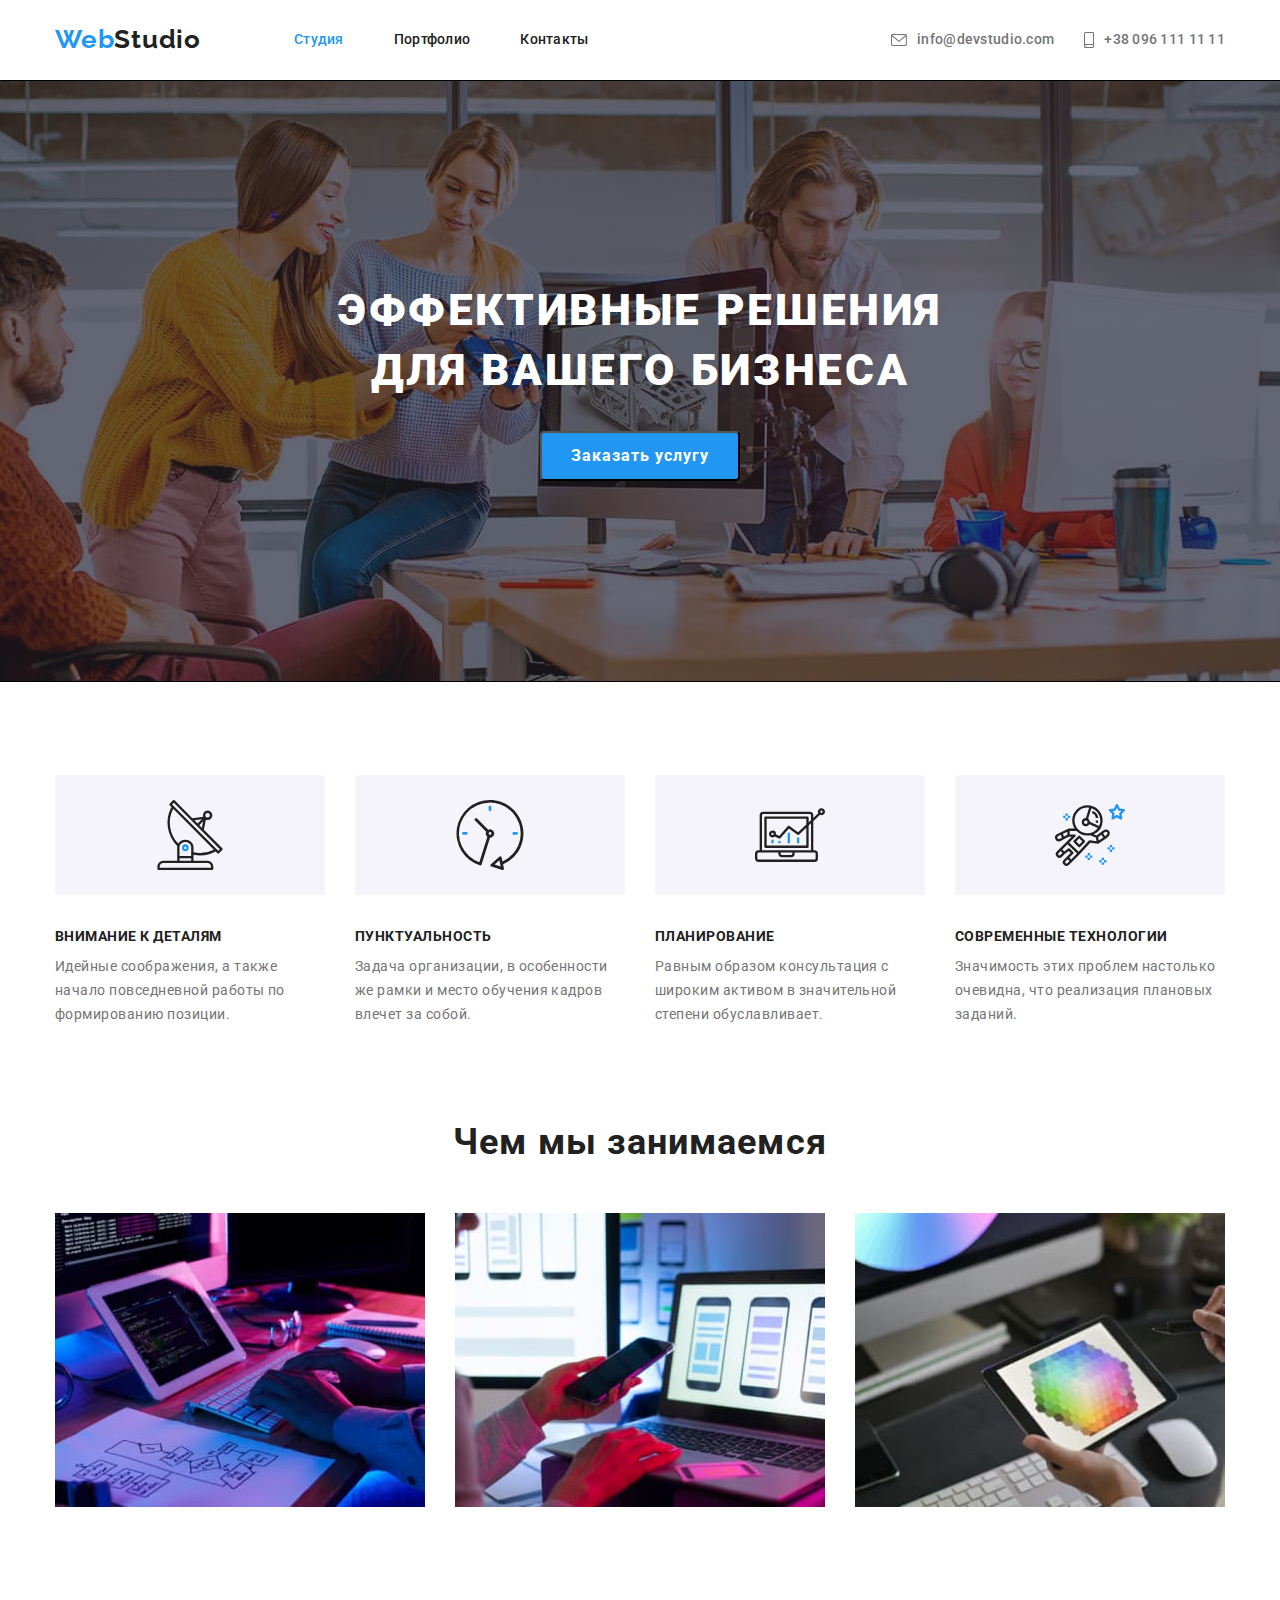
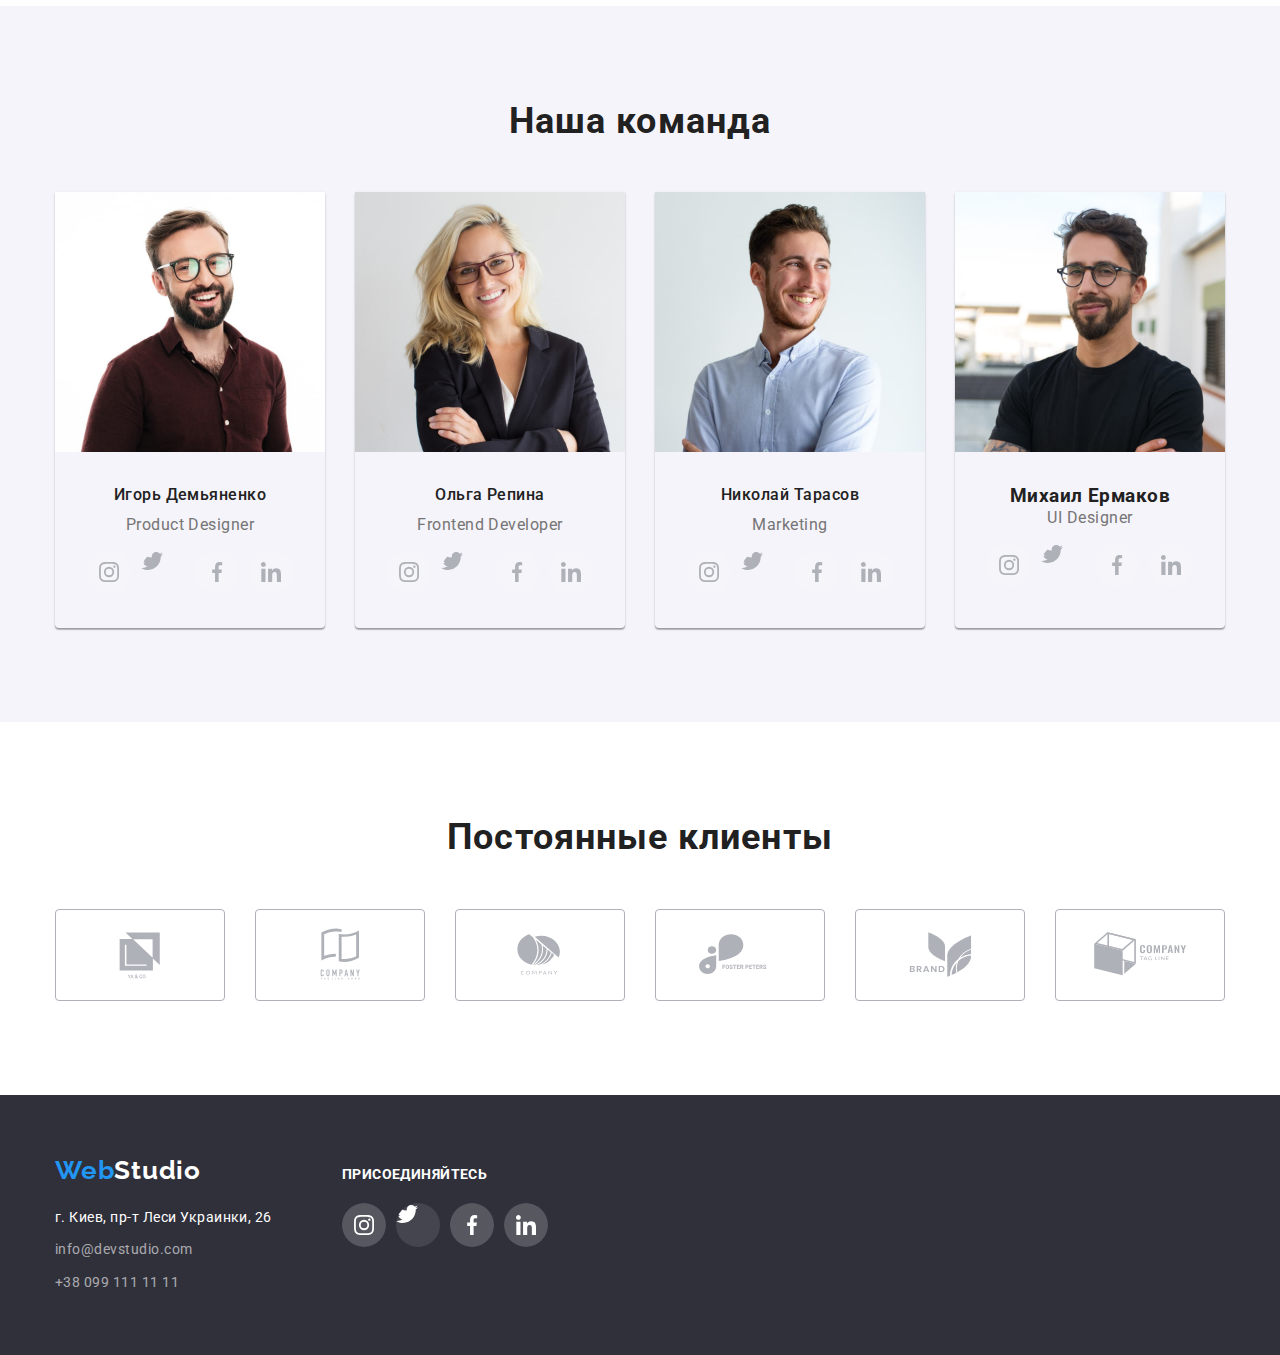
==== index.html @ eca7c035 "add sprites and shadows" ====
<!DOCTYPE html>
<html lang="ru">
<head>
    <meta charset="UTF-8">
    <meta http-equiv="X-UA-Compatible" content="IE=edge">
    <meta name="viewport" content="width=device-width, initial-scale=1.0">
    <title>WebStudio</title>
    <link rel="preconnect" href="https://fonts.googleapis.com">
    <link rel="preconnect" href="https://fonts.gstatic.com" crossorigin>
    <link
    href="https://fonts.googleapis.com/css2?family=IBM+Plex+Sans+Arabic:wght@100&family=Raleway:wght@700&family=Roboto:wght@400;500;700;900&display=swap"
    rel="stylesheet">
    <link rel="stylesheet" href="https://cdnjs.cloudflare.com/ajax/libs/modern-normalize/1.0.0/modern-normalize.min.css"/>
    <link rel="stylesheet" href="./css/styles.css">
</head>
<body>
<header>
    <div class="container main-nav">
    <nav class="nav">
        <div class="main-logo">
        <a href="/" class="logo"> Web<span class="header-logo-text-color">Studio</span></a>
        </div>
        <ul class="nav-links list">
            <li class="item"><a href="./index.html" class="nav-link current">Студия</a></li>
            <li class="item"><a href="./portfolio.html" class="nav-link">Портфолио</a></li>
            <li class="item"><a href="" class="nav-link">Контакты</a></li>
        </ul>
    </nav>
    <ul class="header-contacts list">
        <li class="item mail-item"><a href="mailto:info@devstudio.com" class="header-tel-mail"><svg class="mail-icon">
                    <use href="./images/icons.svg#icon-envelope">
                    </use>
                </svg>
                info@devstudio.com</a></li>
        <li class="item"><a href="tel:+380961111111" class="header-tel-mail">
             <svg class="phone-icon">
                    <use href="./images/icons.svg#icon-smartphone">
                    </use>
                </svg>
                +38 096 111 11 11</a>
        </li>
    </ul>
    </div>
</header>
<main>
    <section class="hero overlay">
        <div class="container">
        <h1 class="hero-title">Эффективные решения для вашего бизнеса </h1>
        <button type="button" class="order-button">Заказать услугу</button>
        </div>
    </section>
    <section class="mission-points-section">
        <div class="container">
        <h2 class="section-title visually-hidden">Миссия фирмы</h2>
        <ul class="mission-points-list list">
            <li class="mission-points-item"> 
                <svg class="mission-icons">
                    <use href="./images/icons.svg#icon-mission-point-img1">
                    </use>
                </svg>
                <h3 class="mission-point-title">Внимание к деталям</h3> 
                <p class="mission-point-text">Идейные соображения, а также начало повседневной работы по формированию позиции.</p>
            </li>
            <li class="mission-points-item"> 
                <svg class="mission-icons">
                    <use href="./images/icons.svg#icon-mission-point-img2">
                    </use>
                </svg>
                <h3 class="mission-point-title">Пунктуальность</h3>
                <p class="mission-point-text">Задача организации, в особенности же рамки и место обучения кадров влечет за собой.</p>
            </li>
            <li class="mission-points-item"> 
                <svg class="mission-icons">
                    <use href="./images/icons.svg#icon-mission-point-img3">
                    </use>
                </svg>
                <h3 class="mission-point-title">Планирование</h3>
                <p class="mission-point-text">Равным образом консультация с широким активом в значительной степени обуславливает.</p>
            </li>
            <li class="mission-points-item"> 
                <svg class="mission-icons">
                    <use href="./images/icons.svg#icon-mission-point-img4">
                    </use>
                </svg>
                <h3 class="mission-point-title">Современные технологии</h3>
                <p class="mission-point-text">Значимость этих проблем настолько очевидна, что реализация плановых заданий.</p>
            </li>
        </ul>
        </div>
    </section>
    <section class="work">
        <div class="container">
        <h2 class="section-title work-title">Чем мы занимаемся</h2>
        <ul class="work-list list">
            <li class="work-list-item"><img class="work-photo" src="./images/photo-of-work-process-1.jpg" alt="Процесс написания кода согласно ТЗ" width="370" height="294"></li>
            <li class="work-list-item"><img class="work-photo" src="./images/photo-of-work-process-2.jpg" alt="Процесс реализации дизайна мобильных приложений" width="370" height="294"></li>
            <li class="work-list-item"><img class="work-photo" src="./images/photo-of-work-process-3.jpg" alt="Подбор соответствующего цвета на планшете в спектре" width="370" height="294"></li>
        </ul>
        </div>
    </section>
    <section class="staff">
        <div class="container">
        <h2 class="section-title staff-section-title">Наша команда</h2>
        <ul class="staff-list list">
            <li class="staff-list-item">
                <img class="staff-photo" src="./images/employee-1.jpg" alt="Фото Игоря Демьяненко" width="270" height="260">
                <h3 class="name-surname">Игорь Демьяненко</h3>
                <p class="staff-position" lang="en">Product Designer</p>
                <ul class="staff-icons-list">
                    <li class="staff-icons-item"> 
                        <a href="">
                            <svg class="staff-icon">
                                <use href="./images/icons.svg#icon-instagram"></use>
                            </svg>
                        </a>
                    </li>
                    <li class="staff-icons-item"> 
                        <a href="">
                            <svg class="staff-icon">
                                <use href="./images/icons.svg#icon-twitter"></use>
                            </svg>
                        </a>
                    </li>
                    <li class="staff-icons-item"> 
                        <a href="">
                            <svg class="staff-icon">
                                <use href="./images/icons.svg#icon-facebook"></use>
                            </svg>
                        </a>
                    </li>
                    <li class="staff-icons-item"> 
                        <a href="">
                            <svg class="staff-icon">
                                <use href="./images/icons.svg#icon-linkedin"></use>
                            </svg>
                        </a>
                    </li>
                </ul>
            </li>
            <li class="staff-list-item">
                <img class="staff-photo" src="./images/employee-2.jpg" alt="Фото Ольги Репиной" width="270" height="260">
                <h3 class="name-surname">Ольга Репина</h3>
                <p class="staff-position" lang="en">Frontend Developer</p>
                 <ul class="staff-icons-list list">
                    <li class="staff-icons-item"> 
                        <a href="">
                            <svg class="staff-icon">
                                <use href="./images/icons.svg#icon-instagram"></use>
                            </svg>
                        </a>
                    </li>
                    <li class="staff-icons-item"> 
                        <a href="">
                            <svg class="staff-icon">
                                <use href="./images/icons.svg#icon-twitter"></use>
                            </svg>
                        </a>
                    </li>
                    <li class="staff-icons-item"> 
                        <a href="">
                            <svg class="staff-icon">
                                <use href="./images/icons.svg#icon-facebook"></use>
                            </svg>
                        </a>
                    </li>
                    <li class="staff-icons-item"> 
                        <a href="">
                            <svg class="staff-icon">
                                <use href="./images/icons.svg#icon-linkedin"></use>
                            </svg>
                        </a>
                    </li>
                </ul>
            </li>
            <li class="staff-list-item">
                <img class="staff-photo" src="./images/employee-3.jpg" alt="Фото Николая Тарасова" width="270" height="260">
                <h3 class="name-surname">Николай Тарасов</h3>
                <p class="staff-position" lang="en">Marketing</p>
                 <ul class="staff-icons-list">
                    <li class="staff-icons-item"> 
                        <a href="">
                            <svg class="staff-icon">
                                <use href="./images/icons.svg#icon-instagram"></use>
                            </svg>
                        </a>
                    </li>
                    <li class="staff-icons-item"> 
                        <a href="">
                            <svg class="staff-icon">
                                <use href="./images/icons.svg#icon-twitter"></use>
                            </svg>
                        </a>
                    </li>
                    <li class="staff-icons-item"> 
                        <a href="">
                            <svg class="staff-icon">
                                <use href="./images/icons.svg#icon-facebook"></use>
                            </svg>
                        </a>
                    </li>
                    <li class="staff-icons-item"> 
                        <a href="">
                            <svg class="staff-icon">
                                <use href="./images/icons.svg#icon-linkedin"></use>
                            </svg>
                        </a>
                    </li>
                </ul>
            </li>
            <li class="staff-list-item">
                <img class="staff-photo" src="./images/employee-4.jpg" alt="Фото Михаила Ермакова" width="270" height="260">
                <h3>Михаил Ермаков</h3>
                <p class="staff-position" lang="en">UI Designer</p>
                 <ul class="staff-icons-list">
                    <li class="staff-icons-item"> 
                        <a href="">
                            <svg class="staff-icon">
                                <use href="./images/icons.svg#icon-instagram"></use>
                            </svg>
                        </a>
                    </li>
                    <li class="staff-icons-item"> 
                        <a href="">
                            <svg class="staff-icon">
                                <use href="./images/icons.svg#icon-twitter"></use>
                            </svg>
                        </a>
                    </li>
                    <li class="staff-icons-item"> 
                        <a href="">
                            <svg class="staff-icon">
                                <use href="./images/icons.svg#icon-facebook"></use>
                            </svg>
                        </a>
                    </li>
                    <li class="staff-icons-item"> 
                        <a href="">
                            <svg class="staff-icon">
                                <use href="./images/icons.svg#icon-linkedin"></use>
                            </svg>
                        </a>
                    </li>
                </ul>
            </li>
        </ul>
        </div>
    </section>
<section class="clients">
    <div class="container">
        <h2 class="section-title clients-section-title">Постоянные клиенты</h2>
        <ul class="clients-list list">
            <li class="clients-list-item">
                <a href="">
                <svg class="clients-icons">
                    <use href="./images/icons.svg#icon-Client-1">
                    </use>
                </svg></a>
            </li>
            <li class="clients-list-item">
            <a href="">
                <svg class="clients-icons">
                    <use href="./images/icons.svg#icon-Client-2">
                    </use>
                </svg>
            </a>
            </li>
            <li class="clients-list-item">
            <a href="">
                <svg class="clients-icons">
                    <use href="./images/icons.svg#icon-Client-3">
                    </use>
                </svg>
            </a>
            </li>
            <li class="clients-list-item">
            <a href="">
                <svg class="clients-icons">
                    <use href="./images/icons.svg#icon-Client-4">
                    </use>
                </svg>
            </a>
            </li>
            <li class="clients-list-item">
            <a href="">
                <svg class="clients-icons">
                    <use href="./images/icons.svg#icon-Client-5">
                    </use>
                </svg>
            </a>
            </li>
            <li class="clients-list-item">
            <a href="">
                <svg class="clients-icons">
                    <use href="./images/icons.svg#icon-Client-6">
                    </use>
                </svg>
            </a>
            </li>
        </ul>
    </div>
</section>
</main>
 <footer class="footer-info">
      <div class="container">
      <div class="footer-flex">
        <div class="logo-address">
        <div class="footer-logo">
          <a href="/" class="logo"> Web<span class="footer-logo-text-color">Studio</span></a>
        </div>
        <address class="footer-address">
          <ul class="address-list list">
            <li class="address-link">
              <a
                href="https://goo.gl/maps/oR3F1YAG6LvCoMsa9"
                target="_blank"
                rel="noopener noreferrer"
                class="map"
                >г. Киев, пр-т Леси Украинки, 26</a
              >
            </li>
            <li class="address-link">
              <a href="mailto:info@devstudio.com" class="footer-tel-mail">info@devstudio.com</a>
            </li>
            <li class="address-link">
              <a href="tel:+380991111111" class="footer-tel-mail">+38 099 111 11 11</a>
            </li>
          </ul>
        </address>
     </div>
      <div class="footer-social-links">
        <strong class="social-links-header">присоединяйтесь
        </strong>
                        <ul class="social-icons-list list">
                    <li class="social-icons-item"> 
                        <a href="">
                            <svg class="social-icon">
                                <use href="./images/icons.svg#icon-instagram"></use>
                            </svg>
                        </a>
                    </li>
                    <li class="social-icons-item"> 
                        <a href="">
                            <svg class="social-icon">
                                <use href="./images/icons.svg#icon-twitter"></use>
                            </svg>
                        </a>
                    </li>
                    <li class="social-icons-item"> 
                        <a href="">
                            <svg class="social-icon">
                                <use href="./images/icons.svg#icon-facebook"></use>
                            </svg>
                        </a>
                    </li>
                    <li class="social-icons-item"> 
                        <a href="">
                            <svg class="social-icon">
                                <use href="./images/icons.svg#icon-linkedin"></use>
                            </svg>
                        </a>
                    </li>
                </ul>
      </div>
      </div>
      </div>
    </footer>
</body>
</html>
---- css/styles.css ----
/* Global border-box */
html {
  box-sizing: border-box;
}
*,
*::before,
*::after {
  box-sizing: inherit;
}
/* #E5E5E5 - workingspace-bgc */
:root {
  --main-bgc: #ffffff;
  --second-bgc: #2f303a;
  --third-bgc: #f5f4fa;
  --forth-bgc: #eeeeee;
  --bgc-primary-bytton-action: #188ce8;

  --main-title-color: #212121;
  --second-title-color: #ffffff;
  --main-text-color: #757575;
  --second-text-color: #ffffff;
  --focuse-color: #2196f3;
  --footer-address-text-color: rgba(255, 255, 255, 0.6);

  --main-icon-color: #AFB1B8;
  --second-icon-color: #FFFFFF;

}
/* Rules used for all pages of this project */
body {
  background-color: var(--main-bgc);
  color: var(--main-title-color);
  font-family: 'Roboto', sans-serif;
  letter-spacing: 0.03em;
}
body a {
  text-decoration: none;
}
body li {
  list-style-type: none;
}
button {
  font-family: inherit;
  cursor: pointer;
}
.section-title {
  font-weight: 700;
  font-size: 36px;
  line-height: 1.17;
  text-align: center;
  letter-spacing: 0.03em;
}
/* Cancelling auto styles*/
h1,
h2,
h3,
p {
  margin: 0;
  padding: 0;
}
.list {
  margin: 0;
  padding: 0;
  list-style: none;
}
/* END - Cancelling auto styles*/
/* Visually hidden titles */
.visually-hidden {
  position: absolute;
  width: 1px;
  height: 1px;
  margin: -1px;
  border: 0;
  padding: 0;
  white-space: nowrap;
  clip-path: inset(100%);
  clip: rect(0 0 0 0);
  overflow: hidden;
}
/* END - Visually hidden titles */
/* CONTAINER - sections size */
.container {
  width: 100%;
  max-width: 1200px;
  margin-left: auto;
  margin-right: auto;
  padding-left: 15px;
  padding-right: 15px;
}
/* END - CONTAINER - sections size */
/* Header */
header {
  background-color: var(--main-bgc);
  font-weight: 500;
  font-size: 14px;
  line-height: 1.14;
  letter-spacing: 0.02em;
  border-bottom: 1px solid #ececec;
}
.logo {
  font-family: 'Raleway', sans-serif;
  color: var(--focuse-color);
  font-weight: 700;
  font-size: 26px;
  line-height: 1.19;
  letter-spacing: 0.03em;
}
.header-logo-text-color {
  color: var(--main-title-color);
}
.nav-link,
.nav-link:visited {
  color: var(--main-title-color);
}
.nav-link:hover,
.nav-link:active, .nav-link:focus,
.nav-link.current {
  color: var(--focuse-color);
}
.header-tel-mail,
.header-tel-mail:visited {
  color: var(--main-text-color);
}
/* FLEX - header elements position */
.main-nav,
.nav,
.nav-links,
.header-contacts {
  display: flex;
}
.main-nav {
  justify-content: space-between;
}
.nav {
  align-items: center;
}
.main-logo {
  padding-top: 24px;
  padding-bottom: 25px;
  padding-right: 93px;
}
.phone-icon{
  width: 10px;
  height: 16px;
  fill: currentColor;
  margin-right: 10px;
}
.mail-icon{
  width: 16px;
  height: 12px;
  fill: currentColor;
  margin-right: 10px;

}
.header-contacts .mail-item{
  padding-right: 30px;
}
.item {
  display: block;
  padding-right: 50px;
  padding-top: 32px;
  padding-bottom: 32px;
}
.item:last-child {
  padding-right: 0;
}
.header-tel-mail{
  display: flex;
  align-items: center;
}
/* END - FLEX - header elements position */
/* END - Header */

/* Main for INDEX */
/*hero overlay */
.overlay{
  max-width: 1600px;
  height: 600px;
  margin-left: auto;
  margin-right: auto;
  outline: 1px solid #000000;
  background-image: linear-gradient(
  to right,
  rgba(47, 48, 58, 0.4),
  rgba(47, 48, 58, 0.4)),
  url(../images/hero-bg-img.jpg);
  background-size: cover;
  background-position: center;
}
/* END hero overlay */
.hero {
  background-color: var(--second-bgc);
  text-align: center;
  padding: 200px 0 200px;
  background-size: cover;
}
.hero-title {
  color: var(--second-title-color);

  font-weight: 900;
  font-size: 44px;
  line-height: 1.36;
  letter-spacing: 0.06em;
  text-transform: uppercase;

  max-width: 696px;
  margin: 0 auto 30px;
}
.order-button {
  color: var(--second-text-color);
  background-color: #2196f3;

  display: inline-block;
  border-radius: 4px;
  min-width: 200px;
  min-height: 50px;

  font-weight: 700;
  font-size: 16px;
  line-height: 1.88;
  letter-spacing: 0.06em;
  text-align: center;
}
.order-button:hover,
.order-button:focus {
  background-color: var(--bgc-primary-bytton-action);
}
/* Second section */
.mission-points-section {
  padding: 94px 0;
}
/* Mission icons */
.mission-icons{
  width: 270px;
  height: 120px;
  background: #F5F4FA;
  border-radius: 4px;
  margin-bottom: 30px;
}
/* END Mission icons */
.mission-points-list .mission-point-title {
  font-weight: 700;
  font-size: 14px;
  line-height: 1.14;
  text-transform: uppercase;
  margin-bottom: 10px;
}
.mission-points-list .mission-point-text {
  color: var(--main-text-color);
  font-size: 14px;
  line-height: 1.71;
}
/* FLEX for second section */
.mission-points-list {
  display: flex;
}
.mission-points-item {
  margin-left: 30px;
  flex-basis: calc((100% - 90px) / 4);
}
.mission-points-item:first-child{
  margin-left: 0;
}
/* END FLEX for second section */
/* END second section */

/* Third section */
.work {
  padding-bottom: 94px;
}
.work-title {
  margin-bottom: 50px;
}
.work-list {
  display: flex;
}
.work-list-item {
  margin-left: 30px;
  flex-basis: calc(100% / 3 - 60px);
}
.work-list-item:first-child{
  margin-left: 0;
}
/* END third section */
/* Forth section */
.staff {
  background-color: var(--third-bgc);
  padding: 94px 0;
}
.staff-section-title {
  margin-bottom: 50px;
}
.staff-photo {
  margin-bottom: 30px;
}
.name-surname {
  font-weight: 500;

  font-size: 16px;
  line-height: 1.18;
  margin-bottom: 10px;
}
.staff-position {
  color: var(--main-text-color);
  font-size: 16px;
  line-height: 1.19;
  margin-bottom: 16px;
}
.staff-icons-list{
  display: flex;
  align-items: center;
  margin-bottom: 30px;
  margin-left: 32px;
  margin-right: 32px;
  padding: 0;
}
.staff-icon{
  width: 44px;
  height: 44px;
  border-radius: 50%;
  fill: var(--main-icon-color);

}
.staff-icons-item + .staff-icons-item{
  margin-left: 10px;
}
.staff-icon:hover{
  background-color: var(--focuse-color);
  fill: var(--second-icon-color);
  border-radius: 50%;
}
/* FLEX for staff-list */
.staff-list {
  display: flex;
  text-align: center;
}
.staff-list-item {
  flex-basis: calc(100% / 4 - 120px);
  margin-left: 30px;
  border-radius: 0px 0px 4px 4px;
  box-shadow: 
  0px 1px 3px rgba(0, 0, 0, 0.12), 
  0px 1px 1px rgba(0, 0, 0, 0.14), 
  0px 2px 1px rgba(0, 0, 0, 0.2);
}
.staff-list-item:first-child{
  margin-left: 0;
}
/* END FLEX for staff-list */
/* END forth section */
/* Fifth section */
.clients{
  padding: 94px 0;
}
.clients-section-title{
  margin-bottom: 50px;
}
/* FLEX for clients icons */
.clients-list{
  display: flex;
  align-items: center;
}
.clients-icons{
  display: block;
  width: 170px;
  height: 92px;
  border: 1px solid #AFB1B8;
  box-sizing: border-box;
  border-radius: 4px;
  fill: var(--main-icon-color);
}
.clients-icons:hover,
.clients-icons:focus{
  fill: var(--focuse-color);
  border: 1px solid var(--focuse-color);
}
.clients-list-item + .clients-list-item{
  margin-left: 30px;
}
/* FLEX for clients icons */
/* END fifth section */

/* Main for PORTFOLIO */
.portfolio {
  padding: 94px 0;
  border: 1px solid #eeeeee;
}
.filter-buttons .filter-button {
  background-color: var(--third-bgc);
  color: inherit;
  font-weight: 500;
  font-size: 16px;
  line-height: 1.62;
  padding: 6px 22px;
  text-align: center;
  border-radius: 4px;
  border-style: none;
}
.filter-button.current {
  color: var(--second-text-color);
  background-color: var(--focuse-color);
}
.filter-buttons .filter-button:hover,
.filter-buttons .filter-button:focus {
  background-color: var(--focuse-color);
  color: var(--second-text-color);
  box-shadow: 0px 3px 1px rgba(0, 0, 0, 0.1), 0px 1px 2px rgba(0, 0, 0, 0.08), 0px 2px 2px rgba(0, 0, 0, 0.12);
}
.filter-buttons .filter-button:active{
  background-color: var(--focuse-color);
  color: var(--second-text-color);
}
.filter-buttons {
  display: flex;
  justify-content: center;
  margin-right: -8px;
  margin-bottom: 50px;
}
.filter-buttons-item:not(:last-child) {
  margin-right: 8px;
}
/* END FLEX for portfolio filter-buttons */
.portfolio,
.portfolio-positions {
  background-color: var(--main-bgc);
}
.portfolio-position-photo{
  display: block;
}
.portfolio-position-discription {
  border-right: 1px solid #eeeeee;
  border-bottom: 1px solid #eeeeee;
  border-left: 1px solid #eeeeee;
}
.portfolio-positions .portfolio-position-title {
  font-weight: 700;
  font-size: 18px;
  line-height: 2;
  letter-spacing: 0.06em;
  margin-bottom: 4px;
}
.portfolio-position-discription{
  padding: 20px 24px;
}
.portfolio-positions .portfolio-position-text {
  color: var(--main-text-color);
  font-size: 16px;
  line-height: 1.88;
}
/* FLEX for portfolio positions list  */
.portfolio-positions{
  display: flex;
  flex-wrap: wrap;
}
.portfolio-positions-item{
  width: calc((100% - 60px) / 3);
  margin-right: 30px;
  margin-bottom: 30px;
}
.portfolio-positions-item:hover, .portfolio-positions-item:focus{
  box-shadow: 
  0px 1px 1px rgba(0, 0, 0, 0.12), 
  0px 4px 4px rgba(0, 0, 0, 0.06), 
  1px 4px 6px rgba(0, 0, 0, 0.16);
}
.portfolio-positions-item:nth-child(3n){
  margin-right: 0;
}
.portfolio-positions-item:nth-last-child(-n+3){
  margin-bottom: 0;
}
/* END FLEX for portfolio positions list  */
/* END for portfolio positions list */

/* Footer */
/* Flex for two div inside footer */
.footer-flex{
  display: flex;
  align-items: baseline;
}
/* END Flex for two div inside footer */
.logo-address{
margin-right: 70px;
}
.footer-info {
  background-color: var(--second-bgc);
  padding: 60px 0;
}
.footer-address {
  font-style: normal;
  font-size: 14px;
  line-height: 1.71;
}
.address-link:not(:last-child) {
  margin-bottom: 9px;
}
.footer-logo {
  margin-bottom: 20px;
}
.footer-logo-text-color {
  color: var(--second-title-color);
}
.map {
  color: var(--second-text-color);
}
.footer-tel-mail,
.footer-tel-mail:visited {
  color: var(--footer-address-text-color);
}
.map:focus,
.map:active,
.map:hover,
.header-tel-mail:focus,
.header-tel-mail:hover,
.header-tel-mail:active,
.footer-tel-mail:focus,
.footer-tel-mail:active,
.footer-tel-mail:hover {
  color: var(--focuse-color);
}
.social-links-header{
  display: block;
  font-size: 14px;
  line-height: 1.14;
  letter-spacing: 0.03em;
  text-transform: uppercase;
  color: var(--second-title-color);

margin-bottom: 20px;
}
/* Footer social icons style */
.social-icons-list{
  display: flex;
}
.social-icon{
  width: 44px;
  height: 44px;
  border-radius: 50%;
  fill: var(--second-icon-color);
  background-color:  rgba(255, 255, 255, 0.1);
}
.social-icon:hover{
  background-color: var(--focuse-color);
}
.social-icons-item + .social-icons-item{
  margin-left: 10px;
}
/* END Footer social icons style  */
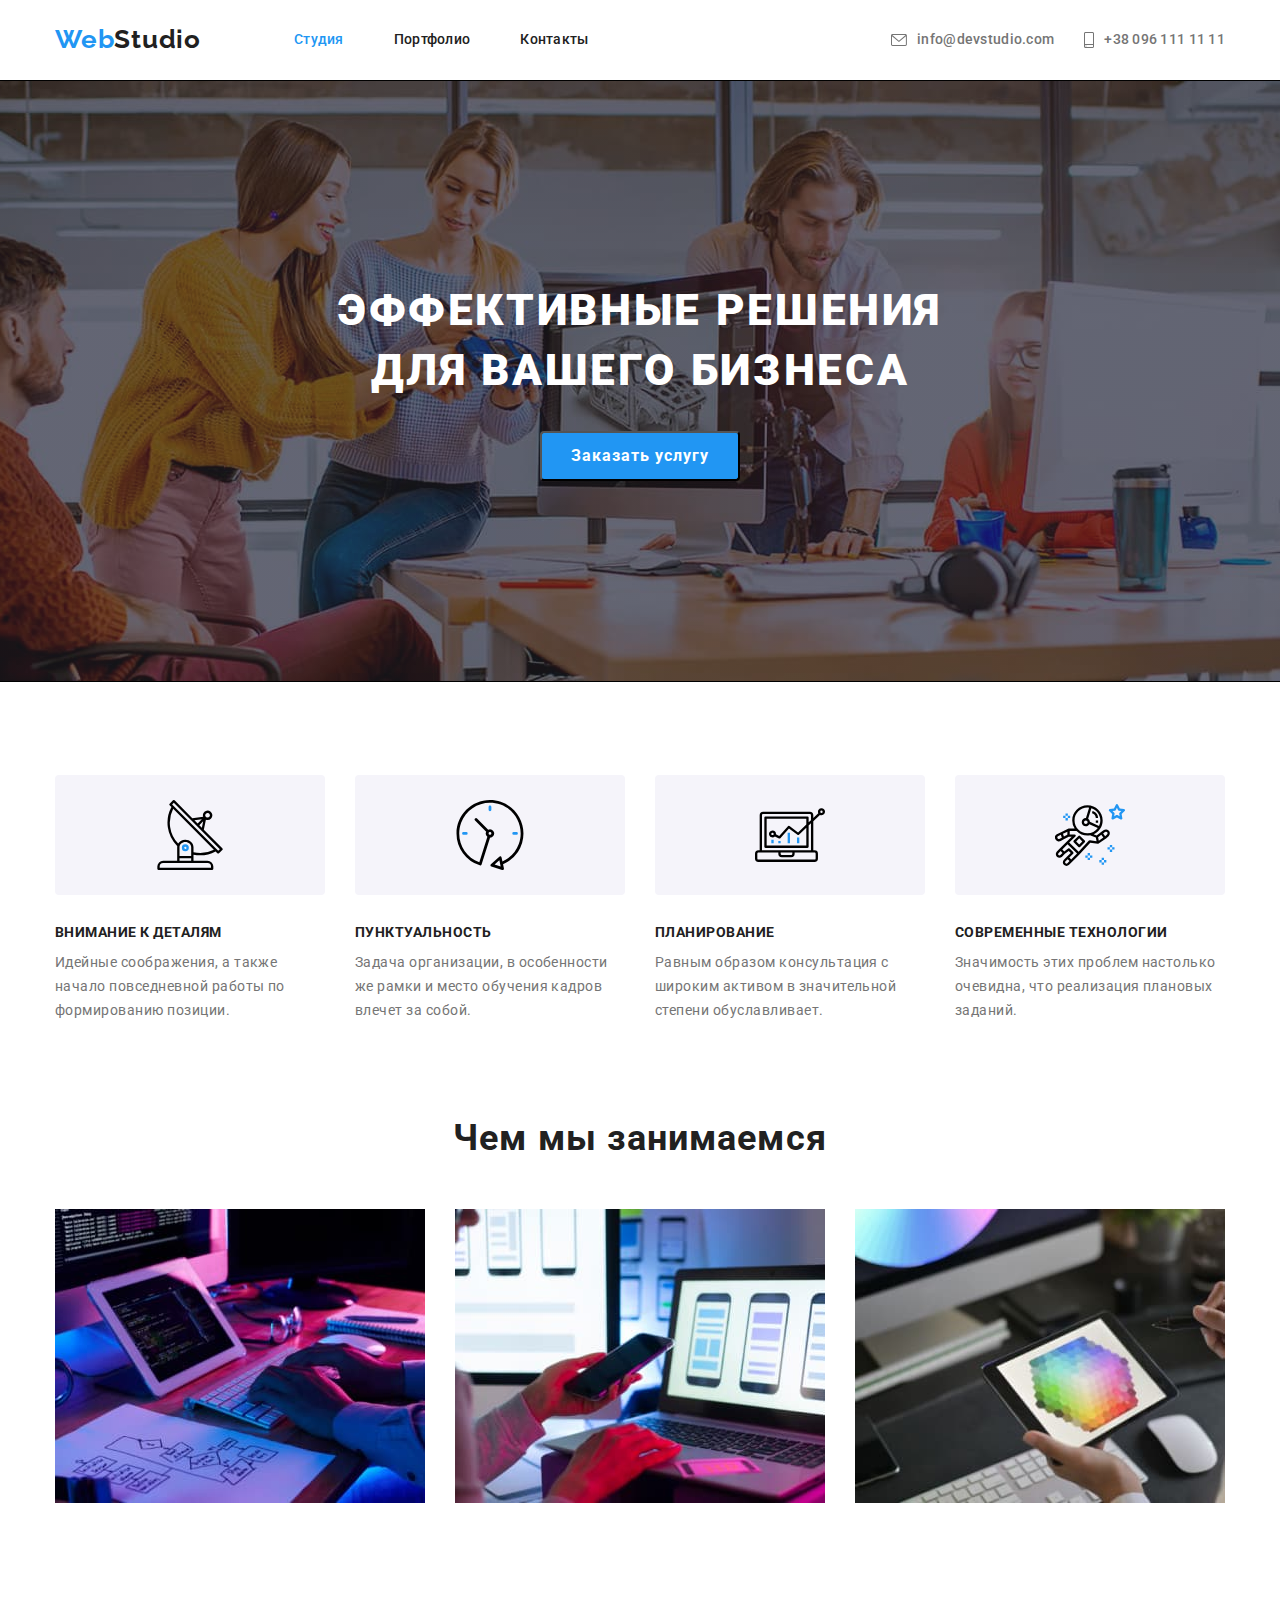
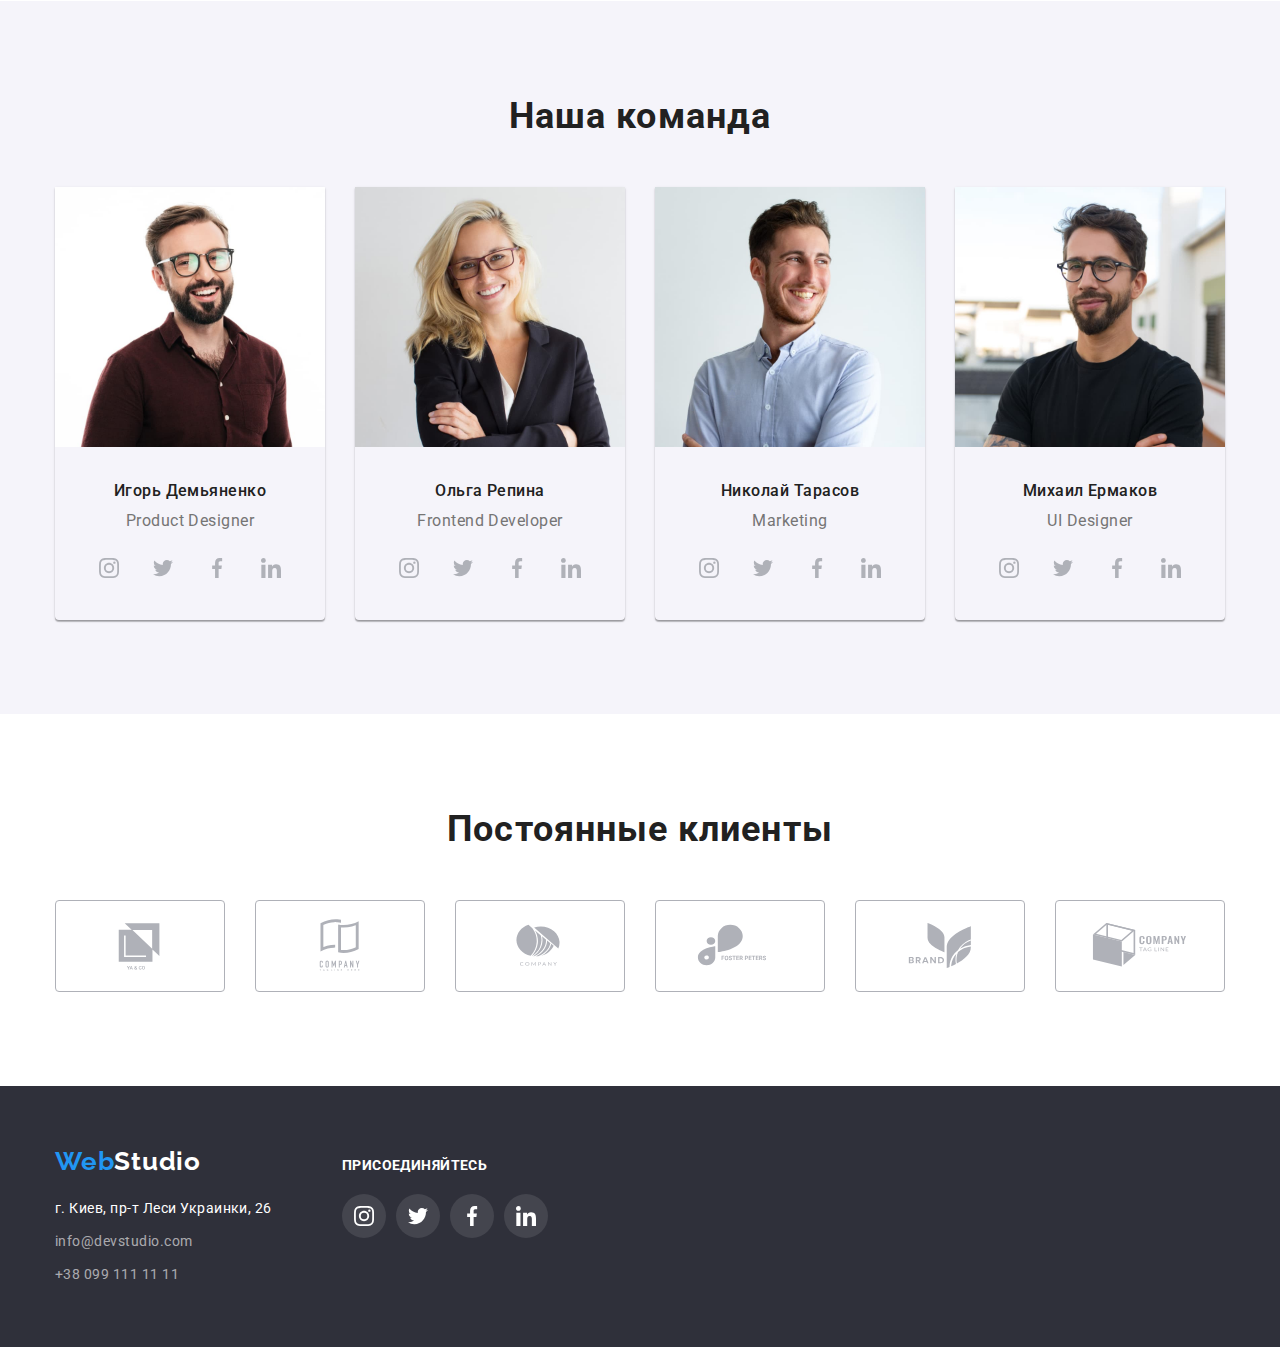
==== commit 409d7261: "changing icons" ====
--- a/index.html
+++ b/index.html
@@ -54,34 +54,42 @@
         <h2 class="section-title visually-hidden">Миссия фирмы</h2>
         <ul class="mission-points-list list">
             <li class="mission-points-item"> 
+                <div class="mission-icon-box">
                 <svg class="mission-icons">
                     <use href="./images/icons.svg#icon-mission-point-img1">
                     </use>
                 </svg>
+                </div>
                 <h3 class="mission-point-title">Внимание к деталям</h3> 
                 <p class="mission-point-text">Идейные соображения, а также начало повседневной работы по формированию позиции.</p>
             </li>
             <li class="mission-points-item"> 
+                <div class="mission-icon-box">
                 <svg class="mission-icons">
                     <use href="./images/icons.svg#icon-mission-point-img2">
                     </use>
                 </svg>
+                </div>
                 <h3 class="mission-point-title">Пунктуальность</h3>
                 <p class="mission-point-text">Задача организации, в особенности же рамки и место обучения кадров влечет за собой.</p>
             </li>
             <li class="mission-points-item"> 
+                <div class="mission-icon-box">
                 <svg class="mission-icons">
                     <use href="./images/icons.svg#icon-mission-point-img3">
                     </use>
                 </svg>
+                </div>
                 <h3 class="mission-point-title">Планирование</h3>
                 <p class="mission-point-text">Равным образом консультация с широким активом в значительной степени обуславливает.</p>
             </li>
             <li class="mission-points-item"> 
+                <div class="mission-icon-box">
                 <svg class="mission-icons">
                     <use href="./images/icons.svg#icon-mission-point-img4">
                     </use>
                 </svg>
+                </div>
                 <h3 class="mission-point-title">Современные технологии</h3>
                 <p class="mission-point-text">Значимость этих проблем настолько очевидна, что реализация плановых заданий.</p>
             </li>
@@ -108,28 +116,28 @@
                 <p class="staff-position" lang="en">Product Designer</p>
                 <ul class="staff-icons-list">
                     <li class="staff-icons-item"> 
-                        <a href="">
-                            <svg class="staff-icon">
-                                <use href="./images/icons.svg#icon-instagram"></use>
-                            </svg>
-                        </a>
-                    </li>
-                    <li class="staff-icons-item"> 
-                        <a href="">
-                            <svg class="staff-icon">
-                                <use href="./images/icons.svg#icon-twitter"></use>
-                            </svg>
-                        </a>
-                    </li>
-                    <li class="staff-icons-item"> 
-                        <a href="">
-                            <svg class="staff-icon">
-                                <use href="./images/icons.svg#icon-facebook"></use>
-                            </svg>
-                        </a>
-                    </li>
-                    <li class="staff-icons-item"> 
-                        <a href="">
+                        <a class="staff-icon-link" href="">
+                            <svg class="staff-icon">
+                                <use href="./images/icons.svg#icon-instagram"></use>
+                            </svg>
+                        </a>
+                    </li>
+                    <li class="staff-icons-item"> 
+                        <a class="staff-icon-link" href="">
+                            <svg class="staff-icon">
+                                <use href="./images/icons.svg#icon-twitter"></use>
+                            </svg>
+                        </a>
+                    </li>
+                    <li class="staff-icons-item"> 
+                        <a class="staff-icon-link" href="">
+                            <svg class="staff-icon">
+                                <use href="./images/icons.svg#icon-facebook"></use>
+                            </svg>
+                        </a>
+                    </li>
+                    <li class="staff-icons-item"> 
+                        <a class="staff-icon-link" href="">
                             <svg class="staff-icon">
                                 <use href="./images/icons.svg#icon-linkedin"></use>
                             </svg>
@@ -143,28 +151,28 @@
                 <p class="staff-position" lang="en">Frontend Developer</p>
                  <ul class="staff-icons-list list">
                     <li class="staff-icons-item"> 
-                        <a href="">
-                            <svg class="staff-icon">
-                                <use href="./images/icons.svg#icon-instagram"></use>
-                            </svg>
-                        </a>
-                    </li>
-                    <li class="staff-icons-item"> 
-                        <a href="">
-                            <svg class="staff-icon">
-                                <use href="./images/icons.svg#icon-twitter"></use>
-                            </svg>
-                        </a>
-                    </li>
-                    <li class="staff-icons-item"> 
-                        <a href="">
-                            <svg class="staff-icon">
-                                <use href="./images/icons.svg#icon-facebook"></use>
-                            </svg>
-                        </a>
-                    </li>
-                    <li class="staff-icons-item"> 
-                        <a href="">
+                        <a class="staff-icon-link" href="">
+                            <svg class="staff-icon">
+                                <use href="./images/icons.svg#icon-instagram"></use>
+                            </svg>
+                        </a>
+                    </li>
+                    <li class="staff-icons-item"> 
+                        <a class="staff-icon-link" href="">
+                            <svg class="staff-icon">
+                                <use href="./images/icons.svg#icon-twitter"></use>
+                            </svg>
+                        </a>
+                    </li>
+                    <li class="staff-icons-item"> 
+                        <a class="staff-icon-link" href="">
+                            <svg class="staff-icon">
+                                <use href="./images/icons.svg#icon-facebook"></use>
+                            </svg>
+                        </a>
+                    </li>
+                    <li class="staff-icons-item"> 
+                        <a class="staff-icon-link" href="">
                             <svg class="staff-icon">
                                 <use href="./images/icons.svg#icon-linkedin"></use>
                             </svg>
@@ -178,28 +186,28 @@
                 <p class="staff-position" lang="en">Marketing</p>
                  <ul class="staff-icons-list">
                     <li class="staff-icons-item"> 
-                        <a href="">
-                            <svg class="staff-icon">
-                                <use href="./images/icons.svg#icon-instagram"></use>
-                            </svg>
-                        </a>
-                    </li>
-                    <li class="staff-icons-item"> 
-                        <a href="">
-                            <svg class="staff-icon">
-                                <use href="./images/icons.svg#icon-twitter"></use>
-                            </svg>
-                        </a>
-                    </li>
-                    <li class="staff-icons-item"> 
-                        <a href="">
-                            <svg class="staff-icon">
-                                <use href="./images/icons.svg#icon-facebook"></use>
-                            </svg>
-                        </a>
-                    </li>
-                    <li class="staff-icons-item"> 
-                        <a href="">
+                        <a class="staff-icon-link" href="">
+                            <svg class="staff-icon">
+                                <use href="./images/icons.svg#icon-instagram"></use>
+                            </svg>
+                        </a>
+                    </li>
+                    <li class="staff-icons-item"> 
+                        <a class="staff-icon-link" href="">
+                            <svg class="staff-icon">
+                                <use href="./images/icons.svg#icon-twitter"></use>
+                            </svg>
+                        </a>
+                    </li>
+                    <li class="staff-icons-item"> 
+                        <a class="staff-icon-link" href="">
+                            <svg class="staff-icon">
+                                <use href="./images/icons.svg#icon-facebook"></use>
+                            </svg>
+                        </a>
+                    </li>
+                    <li class="staff-icons-item"> 
+                        <a class="staff-icon-link" href="">
                             <svg class="staff-icon">
                                 <use href="./images/icons.svg#icon-linkedin"></use>
                             </svg>
@@ -209,32 +217,32 @@
             </li>
             <li class="staff-list-item">
                 <img class="staff-photo" src="./images/employee-4.jpg" alt="Фото Михаила Ермакова" width="270" height="260">
-                <h3>Михаил Ермаков</h3>
+                <h3 class="name-surname">Михаил Ермаков</h3>
                 <p class="staff-position" lang="en">UI Designer</p>
                  <ul class="staff-icons-list">
                     <li class="staff-icons-item"> 
-                        <a href="">
-                            <svg class="staff-icon">
-                                <use href="./images/icons.svg#icon-instagram"></use>
-                            </svg>
-                        </a>
-                    </li>
-                    <li class="staff-icons-item"> 
-                        <a href="">
-                            <svg class="staff-icon">
-                                <use href="./images/icons.svg#icon-twitter"></use>
-                            </svg>
-                        </a>
-                    </li>
-                    <li class="staff-icons-item"> 
-                        <a href="">
-                            <svg class="staff-icon">
-                                <use href="./images/icons.svg#icon-facebook"></use>
-                            </svg>
-                        </a>
-                    </li>
-                    <li class="staff-icons-item"> 
-                        <a href="">
+                        <a class="staff-icon-link" href="">
+                            <svg class="staff-icon">
+                                <use href="./images/icons.svg#icon-instagram"></use>
+                            </svg>
+                        </a>
+                    </li>
+                    <li class="staff-icons-item"> 
+                        <a class="staff-icon-link" href="">
+                            <svg class="staff-icon">
+                                <use href="./images/icons.svg#icon-twitter"></use>
+                            </svg>
+                        </a>
+                    </li>
+                    <li class="staff-icons-item"> 
+                        <a class="staff-icon-link" href="">
+                            <svg class="staff-icon">
+                                <use href="./images/icons.svg#icon-facebook"></use>
+                            </svg>
+                        </a>
+                    </li>
+                    <li class="staff-icons-item"> 
+                        <a class="staff-icon-link" href="">
                             <svg class="staff-icon">
                                 <use href="./images/icons.svg#icon-linkedin"></use>
                             </svg>
@@ -250,48 +258,48 @@
         <h2 class="section-title clients-section-title">Постоянные клиенты</h2>
         <ul class="clients-list list">
             <li class="clients-list-item">
-                <a href="">
-                <svg class="clients-icons">
-                    <use href="./images/icons.svg#icon-Client-1">
+                <a class="clients-list-link" href="">
+                <svg class="clients-icons">
+                    <use href="./images/icons.svg#icon-client-1">
                     </use>
                 </svg></a>
             </li>
             <li class="clients-list-item">
-            <a href="">
-                <svg class="clients-icons">
-                    <use href="./images/icons.svg#icon-Client-2">
-                    </use>
-                </svg>
-            </a>
-            </li>
-            <li class="clients-list-item">
-            <a href="">
-                <svg class="clients-icons">
-                    <use href="./images/icons.svg#icon-Client-3">
-                    </use>
-                </svg>
-            </a>
-            </li>
-            <li class="clients-list-item">
-            <a href="">
-                <svg class="clients-icons">
-                    <use href="./images/icons.svg#icon-Client-4">
-                    </use>
-                </svg>
-            </a>
-            </li>
-            <li class="clients-list-item">
-            <a href="">
-                <svg class="clients-icons">
-                    <use href="./images/icons.svg#icon-Client-5">
-                    </use>
-                </svg>
-            </a>
-            </li>
-            <li class="clients-list-item">
-            <a href="">
-                <svg class="clients-icons">
-                    <use href="./images/icons.svg#icon-Client-6">
+            <a class="clients-list-link" href="">
+                <svg class="clients-icons">
+                    <use href="./images/icons.svg#icon-client-2">
+                    </use>
+                </svg>
+            </a>
+            </li>
+            <li class="clients-list-item">
+            <a class="clients-list-link" href="">
+                <svg class="clients-icons">
+                    <use href="./images/icons.svg#icon-client-3">
+                    </use>
+                </svg>
+            </a>
+            </li>
+            <li class="clients-list-item">
+            <a class="clients-list-link" href="">
+                <svg class="clients-icons">
+                    <use href="./images/icons.svg#icon-client-4">
+                    </use>
+                </svg>
+            </a>
+            </li>
+            <li class="clients-list-item">
+            <a class="clients-list-link" href="">
+                <svg class="clients-icons">
+                    <use href="./images/icons.svg#icon-client-5">
+                    </use>
+                </svg>
+            </a>
+            </li>
+            <li class="clients-list-item">
+            <a class="clients-list-link" href="">
+                <svg class="clients-icons">
+                    <use href="./images/icons.svg#icon-client-6">
                     </use>
                 </svg>
             </a>
@@ -332,28 +340,28 @@
         </strong>
                         <ul class="social-icons-list list">
                     <li class="social-icons-item"> 
-                        <a href="">
+                        <a class="social-icon-link" href="">
                             <svg class="social-icon">
                                 <use href="./images/icons.svg#icon-instagram"></use>
                             </svg>
                         </a>
                     </li>
                     <li class="social-icons-item"> 
-                        <a href="">
+                        <a class="social-icon-link" href="">
                             <svg class="social-icon">
                                 <use href="./images/icons.svg#icon-twitter"></use>
                             </svg>
                         </a>
                     </li>
                     <li class="social-icons-item"> 
-                        <a href="">
+                        <a class="social-icon-link" href="">
                             <svg class="social-icon">
                                 <use href="./images/icons.svg#icon-facebook"></use>
                             </svg>
                         </a>
                     </li>
                     <li class="social-icons-item"> 
-                        <a href="">
+                        <a class="social-icon-link" href="">
                             <svg class="social-icon">
                                 <use href="./images/icons.svg#icon-linkedin"></use>
                             </svg>
--- a/css/styles.css
+++ b/css/styles.css
@@ -231,6 +231,14 @@
 }
 /* Mission icons */
 .mission-icons{
+  width: 70px;
+  height: 70px;
+}
+.mission-icon-box{
+  display: flex;
+  justify-content: center;
+  align-items: center;
+
   width: 270px;
   height: 120px;
   background: #F5F4FA;
@@ -306,29 +314,34 @@
   line-height: 1.19;
   margin-bottom: 16px;
 }
+/* Staff social icons */
 .staff-icons-list{
   display: flex;
-  align-items: center;
+  justify-content: space-between;
   margin-bottom: 30px;
   margin-left: 32px;
   margin-right: 32px;
   padding: 0;
 }
-.staff-icon{
+.staff-icon-link{
+  display: flex;
+  align-items: center;
+  justify-content: center;
   width: 44px;
   height: 44px;
   border-radius: 50%;
-  fill: var(--main-icon-color);
-
-}
-.staff-icons-item + .staff-icons-item{
-  margin-left: 10px;
-}
-.staff-icon:hover{
-  background-color: var(--focuse-color);
-  fill: var(--second-icon-color);
-  border-radius: 50%;
-}
+  color: var(--main-icon-color);
+}
+.staff-icon-link:hover, .staff-icon-link:focus{
+ background-color: var(--focuse-color);
+ color: var(--second-icon-color);
+}
+.staff-icon{
+  width: 20px;
+  height: 20px;
+  fill: currentColor;
+}
+/* END Staff social icons */
 /* FLEX for staff-list */
 .staff-list {
   display: flex;
@@ -358,24 +371,27 @@
 /* FLEX for clients icons */
 .clients-list{
   display: flex;
+  justify-content: space-between;
+}
+.clients-icons{
+  width: 106px;
+  height: 60px;
+  fill: currentColor;
+}
+.clients-list-link{
+  display: flex;
+  justify-content: center;
   align-items: center;
-}
-.clients-icons{
-  display: block;
   width: 170px;
   height: 92px;
   border: 1px solid #AFB1B8;
   box-sizing: border-box;
   border-radius: 4px;
-  fill: var(--main-icon-color);
-}
-.clients-icons:hover,
-.clients-icons:focus{
-  fill: var(--focuse-color);
-  border: 1px solid var(--focuse-color);
-}
-.clients-list-item + .clients-list-item{
-  margin-left: 30px;
+  color: var(--main-icon-color);
+}
+.clients-list-link:hover, .clients-list-link:focus{
+  color: var(--focuse-color);
+  border-color: var(--focuse-color);
 }
 /* FLEX for clients icons */
 /* END fifth section */
@@ -526,21 +542,28 @@
   text-transform: uppercase;
   color: var(--second-title-color);
 
-margin-bottom: 20px;
+  margin-bottom: 20px;
 }
 /* Footer social icons style */
 .social-icons-list{
   display: flex;
 }
-.social-icon{
+.social-icon-link{
+  display: flex;
+  align-items: center;
+  justify-content: center;
   width: 44px;
   height: 44px;
   border-radius: 50%;
+  background-color: rgba(255, 255, 255, 0.1);
+}
+.social-icon-link:hover, .social-icon-link:focus{
+  background-color: var(--focuse-color);
+}
+.social-icon{
+  width: 20px;
+  height: 20px;
   fill: var(--second-icon-color);
-  background-color:  rgba(255, 255, 255, 0.1);
-}
-.social-icon:hover{
-  background-color: var(--focuse-color);
 }
 .social-icons-item + .social-icons-item{
   margin-left: 10px;
